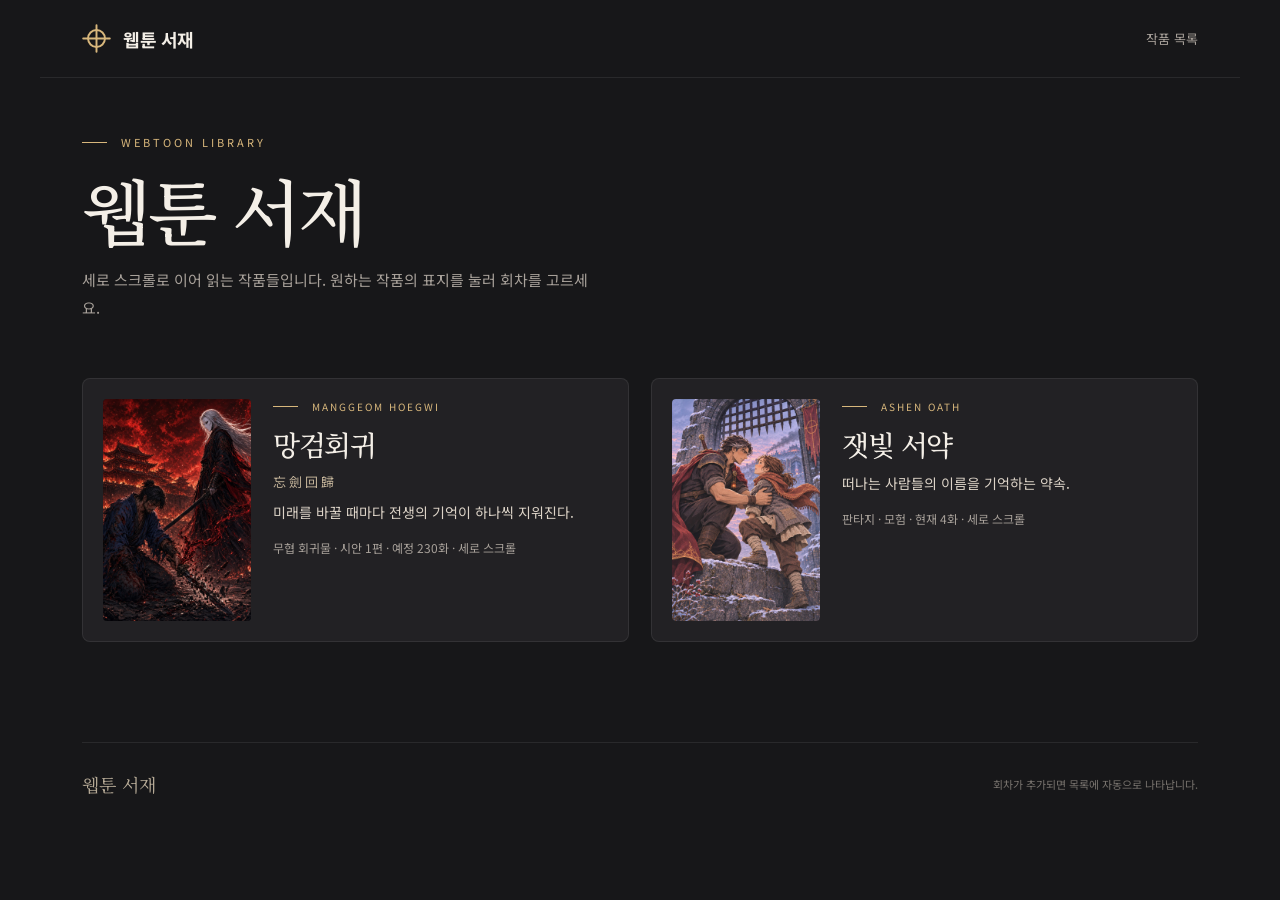
==== index.html @ a019a08b "Add static webtoon viewer for 망검회귀 and 잿빛 서약 Korean multi-series viewer with vertical-scroll reader," ====
<!doctype html>
<html lang="ko">
<head>
<meta charset="utf-8">
<meta name="viewport" content="width=device-width,initial-scale=1">
<meta name="theme-color" content="#171719">
<meta name="description" content="세로 스크롤로 이어 읽는 웹툰을 모았습니다.">
<title>웹툰 서재</title>
<link rel="preconnect" href="https://fonts.googleapis.com">
<link rel="preconnect" href="https://fonts.gstatic.com" crossorigin>
<link href="https://fonts.googleapis.com/css2?family=Noto+Sans+KR:wght@400;500;700&family=Noto+Serif+KR:wght@500&display=swap" rel="stylesheet">
<link rel="stylesheet" href="css/style.css">
<link rel="icon" type="image/svg+xml" href="favicon.svg">

</head>
<body>
<a class="skip-link" href="#series">작품 목록으로 건너뛰기</a>
<header class="site-header"><a class="brand" href="index.html" aria-label="웹툰 서재 홈"><svg viewBox="0 0 24 24" aria-hidden="true"><circle cx="12" cy="12" r="7"/><path d="M12 1v22M1 12h22"/></svg><span>웹툰 서재</span></a><nav class="site-links" aria-label="주요 메뉴"><a href="#series">작품 목록</a></nav></header>
<main class="library" id="series">
  <section class="library-intro">
    <div class="eyebrow">WEBTOON LIBRARY</div>
    <h1>웹툰 서재</h1>
    <p>세로 스크롤로 이어 읽는 작품들입니다. 원하는 작품의 표지를 눌러 회차를 고르세요.</p>
  </section>
  <section class="series-grid" aria-label="작품 목록">
    <a class="series-card" href="manggeom-hoegwi/index.html">
  <img class="series-card-cover" src="assets/manggeom-hoegwi/covers/01_cut12_duel.jpg" alt="" width="148" height="222" loading="lazy">
  <div>
    <div class="eyebrow">MANGGEOM HOEGWI</div>
    <h2>망검회귀</h2>
    <p class="hanja">忘劍回歸</p>
    <p class="tagline">미래를 바꿀 때마다 전생의 기억이 하나씩 지워진다.</p>
    <p class="meta">무협 회귀물 · 시안 1편 · 예정 230화 · 세로 스크롤</p>
  </div>
</a><a class="series-card" href="ashen-oath/index.html">
  <img class="series-card-cover" src="assets/ashen-oath/covers/01.jpg" alt="" width="148" height="222" loading="lazy">
  <div>
    <div class="eyebrow">ASHEN OATH</div>
    <h2>잿빛 서약</h2>
    
    <p class="tagline">떠나는 사람들의 이름을 기억하는 약속.</p>
    <p class="meta">판타지 · 모험 · 현재 4화 · 세로 스크롤</p>
  </div>
</a>
  </section>
</main>
<footer class="home-footer"><span class="footer-mark">웹툰 서재</span><span>회차가 추가되면 목록에 자동으로 나타납니다.</span></footer>
</body></html>
---- css/style.css ----
@charset "UTF-8";
:root{color-scheme:dark;--bg:#171719;--surface:#222124;--surface-2:#2c292b;--ink:#f4efe7;--muted:#a8a19a;--gold:#d8b77c;--line:#ffffff14;--paper:#fffcf6;--reader-width:820px;--header-h:66px}
*{box-sizing:border-box}html{scroll-behavior:smooth;scroll-padding-top:78px}body{margin:0;background:var(--bg);color:var(--ink);font-family:"Noto Sans KR","Malgun Gothic",system-ui,sans-serif;-webkit-font-smoothing:antialiased}a{color:inherit;text-decoration:none}button,input,select{font:inherit}button,a{-webkit-tap-highlight-color:transparent}button{cursor:pointer}a:focus-visible,button:focus-visible,input:focus-visible,select:focus-visible{outline:2px solid var(--gold);outline-offset:5px}button:disabled{opacity:.3;cursor:default}button{color:inherit}svg{width:22px;height:22px;display:block;stroke:currentColor;stroke-width:1.6;fill:none;stroke-linecap:round;stroke-linejoin:round}.sr-only{position:absolute;width:1px;height:1px;padding:0;margin:-1px;overflow:hidden;clip:rect(0,0,0,0);white-space:nowrap;border:0}[hidden]{display:none!important}.skip-link{position:fixed;top:-60px;left:16px;z-index:100;background:var(--gold);color:#221c15;padding:12px}.skip-link:focus{top:10px}
.site-header{height:78px;max-width:1200px;margin:auto;padding:0 42px;display:flex;align-items:center;justify-content:space-between;border-bottom:1px solid var(--line)}.brand{display:inline-flex;align-items:center;gap:12px;font-weight:700;font-size:18px;letter-spacing:-.5px}.brand svg{color:var(--gold);width:29px;height:29px}.site-links{display:flex;gap:30px;font-size:13px;color:var(--muted)}.site-links a:hover{color:var(--ink)}
.home{max-width:1200px;margin:auto;padding:0 42px}.hero{position:relative;min-height:600px;display:flex;align-items:center;border-bottom:1px solid var(--line);overflow:hidden}.hero-art{position:absolute;inset:0 -42px 0 35%;width:72%;height:100%;object-fit:cover;object-position:center 35%;opacity:.8;mask-image:linear-gradient(90deg,transparent,#000 28%,#000 90%),linear-gradient(0deg,transparent,#000 22%);mask-composite:intersect;-webkit-mask-image:linear-gradient(90deg,transparent,#000 28%,#000 90%),linear-gradient(0deg,transparent,#000 22%);-webkit-mask-composite:source-in,xor}.hero-art.is-placeholder{object-fit:cover}.hero:after{content:"";position:absolute;inset:0;pointer-events:none;background:linear-gradient(90deg,#171719 0%,#171719d9 22%,#17171900 65%),linear-gradient(0deg,#171719,transparent 22%)}.hero-content{z-index:1;position:relative;max-width:610px;padding:68px 0 72px}.eyebrow{display:flex;align-items:center;gap:14px;text-transform:uppercase;font-size:11px;letter-spacing:3px;color:var(--gold)}.eyebrow:before{content:"";width:25px;height:1px;background:var(--gold)}.hero h1{font-family:"Noto Serif KR","Batang",serif;font-size:clamp(48px,7vw,88px);font-weight:500;letter-spacing:-6px;line-height:1.28;margin:22px 0 12px;text-shadow:0 4px 50px #0009}.hero-hanja{font-family:"Noto Serif KR","Batang",serif;font-size:18px;color:#c4b49a;letter-spacing:6px;margin:0 0 18px}.hero-tagline{font-size:19px;line-height:1.85;letter-spacing:-.5px;color:#dcd3c7;margin:0 0 12px}.hero-description{font-size:13px;line-height:1.95;color:var(--muted);max-width:420px;margin-bottom:32px}.hero-actions{display:flex;gap:12px;flex-wrap:wrap}.button{display:inline-flex;gap:12px;align-items:center;justify-content:center;min-height:49px;padding:13px 22px;border:1px solid var(--line);background:transparent;border-radius:4px;font-weight:650;font-size:14px;transition:background .2s,transform .2s}.button:hover{background:#ffffff0c;transform:translateY(-1px)}.button-primary{background:var(--gold);border-color:var(--gold);color:#251e15}.button-primary:hover{background:#e8c891}.button svg{width:17px;height:17px}.hero-note{font-size:11px;letter-spacing:.2px;color:#b0a797;margin:22px 0 0;display:flex;align-items:center;gap:9px;flex-wrap:wrap}.dot{width:4px;height:4px;background:#9b7345;border-radius:50%;flex-shrink:0}
.chapter-list{padding:44px 0 72px}.section-heading{display:flex;align-items:baseline;justify-content:space-between;margin-bottom:24px;gap:16px}.section-heading h2{font-size:22px;letter-spacing:-1px;font-weight:550;margin:0}.section-heading h2 span{color:var(--gold);font-size:14px;margin-left:10px}.section-heading p{font-size:12px;color:var(--muted)}.episode-row{display:grid;grid-template-columns:148px 1fr 42px;gap:26px;align-items:center;padding:23px 0;border-top:1px solid var(--line);transition:opacity .2s}.episode-row:hover{opacity:.8}.episode-thumb{display:block;width:148px;aspect-ratio:1.45;object-fit:cover;object-position:50% 34%;border-radius:3px;background:var(--surface)}.episode-kicker{font-size:11px;color:var(--muted);display:flex;align-items:center;gap:10px;margin-bottom:9px;letter-spacing:1px;flex-wrap:wrap}.badge{color:var(--gold);letter-spacing:0;background:#d8b77c14;border:1px solid #d8b77c25;padding:2px 6px;font-size:10px;border-radius:2px}.badge-concept{color:#e8c891}.episode-row h3{font-size:19px;letter-spacing:-.6px;font-weight:550;margin:0 0 9px}.episode-row p{margin:0;color:var(--muted);line-height:1.6;font-size:12px}.row-arrow{color:var(--gold);width:37px;height:37px;border:1px solid var(--line);border-radius:50%;display:grid;place-items:center}.row-arrow svg{width:17px}.read-status{font-size:11px;color:var(--gold);display:block;margin-top:9px}.home-footer{max-width:1116px;border-top:1px solid var(--line);padding:28px 0 46px;margin:auto;display:flex;justify-content:space-between;align-items:center;color:#77726d;font-size:11px;gap:20px}.home-footer .footer-mark{font-family:"Noto Serif KR","Batang",serif;font-size:18px;color:#b8ac98}

/* Home library */
.library{max-width:1200px;margin:auto;padding:0 42px 80px}.library-intro{padding:56px 0 28px}.library-intro h1{font-family:"Noto Serif KR","Batang",serif;font-size:clamp(40px,6vw,72px);font-weight:500;letter-spacing:-4px;line-height:1.2;margin:16px 0 14px}.library-intro p{color:var(--muted);font-size:15px;line-height:1.85;max-width:520px;margin:0}.series-grid{display:grid;grid-template-columns:repeat(2,minmax(0,1fr));gap:22px;padding:28px 0 20px}.series-card{display:grid;grid-template-columns:148px 1fr;gap:22px;align-items:stretch;padding:20px;background:var(--surface);border:1px solid var(--line);border-radius:8px;min-height:220px;transition:background .2s,transform .2s}.series-card:hover{background:var(--surface-2);transform:translateY(-2px)}.series-card-cover{width:148px;height:100%;min-height:196px;object-fit:cover;object-position:50% 28%;border-radius:4px;background:#1b191c}.series-card .eyebrow{letter-spacing:2px;font-size:10px}.series-card h2{font-family:"Noto Serif KR","Batang",serif;font-size:28px;letter-spacing:-1.4px;font-weight:500;margin:10px 0 8px}.series-card .hanja{color:#c4b49a;font-size:13px;letter-spacing:3px;margin:0 0 10px}.series-card .tagline{margin:0 0 14px;color:#dcd3c7;font-size:14px;line-height:1.7}.series-card .meta{margin:0;color:var(--muted);font-size:12px}

/* Reader */
.reader{background:#141416;--reader-side:#141416;overflow-anchor:none}.reader[data-backdrop="light"]{--reader-side:#e9e5de;background:var(--reader-side)}.reader[data-backdrop="light"] .chapter-end{background:#eee9df;color:#302c27}.reader[data-backdrop="light"] .chapter-end p{color:#6f665d}.reader[data-backdrop="light"] .chapter-end .button{border-color:#332b2626}.reader[data-backdrop="light"] .concept-banner{background:#d8b77c22;color:#3a3228}.reader[data-backdrop="light"] .panel figcaption{background:#eee9df;color:#5a5248}.reader-header{position:fixed;top:0;left:0;right:0;height:var(--header-h);display:flex;align-items:center;justify-content:space-between;padding:0 24px;background:#1b1b1eef;backdrop-filter:blur(14px);border-bottom:1px solid var(--line);z-index:20;transition:transform .2s}.reader-title{font-size:13px;display:flex;align-items:center;gap:18px;min-width:0}.reader-title .brand{font-size:15px}.reader-title .brand svg{width:22px;height:22px}.current-title{color:#bfb7ad;border-left:1px solid #ffffff24;padding-left:18px;white-space:nowrap;overflow:hidden;text-overflow:ellipsis}.reader-tools{display:flex;align-items:center;gap:9px}.icon-button{border:0;background:transparent;min-width:40px;min-height:40px;display:inline-flex;align-items:center;justify-content:center;gap:7px;padding:8px;border-radius:4px;font-size:12px}.icon-button:hover{background:#ffffff0b}.reader-progress-track{position:fixed;top:0;left:0;right:0;height:3px;background:#ffffff08;z-index:30}.reader-progress-fill{height:100%;width:0;background:var(--gold);transition:width .1s}.reader-main{padding-top:var(--header-h);margin:0 auto;max-width:var(--reader-width)}.chapter{margin:0;scroll-margin-top:var(--header-h)}.episode-art{background:var(--paper);line-height:0;font-size:0}.episode-art img{display:block;width:100%;height:auto;margin:0;border:0;border-radius:0;padding:0}.concept-banner{padding:22px 24px 20px;background:#d8b77c14;border-bottom:1px solid #d8b77c28;text-align:center}.concept-banner strong{display:block;color:var(--gold);font-size:11px;letter-spacing:2.4px;margin-bottom:8px}.concept-banner p{margin:0;color:#cfc6ba;font-size:13px;line-height:1.75}.panel{margin:0;background:var(--paper)}.panel figcaption{font-size:13px;line-height:1.7;text-align:center;padding:16px 20px 22px;background:#1d1c1e;color:#cfc6ba}.chapter-end{padding:55px 24px 61px;background:#1d1c1e;text-align:center;border-top:1px solid var(--line)}.chapter-end .small-caps{color:var(--gold);font-size:11px;letter-spacing:2px}.chapter-end h2{font-size:23px;letter-spacing:-.8px;font-weight:500;margin:14px 0}.chapter-end p{font-size:13px;color:var(--muted);line-height:1.9;margin:0 0 26px}.chapter-end .end-actions{display:flex;justify-content:center;gap:10px;flex-wrap:wrap}.chapter-end .button{min-height:43px;font-size:12px}.reading-dock{position:fixed;bottom:22px;left:50%;transform:translateX(-50%);z-index:20;display:flex;align-items:center;gap:2px;background:#232225f5;color:#e8e2d9;border:1px solid #ffffff20;box-shadow:0 6px 30px #0006;border-radius:7px;padding:5px 7px;backdrop-filter:blur(14px);transition:opacity .2s,transform .2s}.dock-status{min-width:96px;text-align:center;font-size:11px;color:var(--muted);padding:0 11px}.dock-status strong{font-weight:500;color:var(--ink);margin-right:5px}.focus-toggle{position:fixed;bottom:27px;right:25px;z-index:22;background:#242327df;border:1px solid #ffffff20;border-radius:50%;width:42px;height:42px;display:grid;place-items:center;color:#d8d0c3}.reader.is-focused .reader-header{transform:translateY(-100%)}.reader.is-focused .reading-dock{opacity:0;pointer-events:none;transform:translate(-50%,25px)}.reader.is-focused .focus-toggle{opacity:.5}.reader.is-focused .focus-toggle:hover,.reader.is-focused .focus-toggle:focus-visible{opacity:1}

dialog{color:var(--ink);background:#232124;border:1px solid #ffffff12;border-radius:8px;padding:0;max-width:min(430px,calc(100vw - 28px));width:430px;box-shadow:0 20px 90px #0007}dialog::backdrop{background:#08070b99;backdrop-filter:blur(5px)}.dialog-header{display:flex;align-items:center;justify-content:space-between;padding:20px 22px;border-bottom:1px solid var(--line)}.dialog-header h2{font-size:17px;margin:0;font-weight:550}.dialog-content{padding:8px 22px 24px}.dialog-episode{display:flex;align-items:center;gap:15px;padding:18px 0;border-bottom:1px solid var(--line)}.dialog-episode:last-of-type{border:0}.dialog-episode img{width:66px;height:75px;object-fit:cover;border-radius:3px;background:var(--surface)}.dialog-episode small{display:block;color:var(--gold);font-size:11px;margin-bottom:6px}.dialog-episode strong{font-size:14px;font-weight:500}.dialog-episode[aria-current="true"] strong:after{content:"읽는 중";font-size:10px;color:var(--gold);margin-left:8px}.settings-field{padding:20px 0;border-bottom:1px solid var(--line);border-left:0;border-right:0;border-top:0;margin:0}.settings-field:last-of-type{border-bottom:0}.settings-field legend{font-size:13px;padding:0 0 12px}.choice-group{display:flex;gap:9px}.choice{position:relative;flex:1}.choice input{position:absolute;opacity:0}.choice span{display:block;text-align:center;padding:12px 10px;border:1px solid #ffffff20;border-radius:4px;font-size:13px}.choice input:checked+span{border-color:var(--gold);background:#d8b77c0c;color:var(--gold)}.choice input:focus-visible+span{outline:2px solid var(--gold);outline-offset:3px}.settings-note{color:var(--muted);font-size:11px;line-height:1.8;padding-top:5px}.dialog-home{display:block;color:var(--muted);font-size:12px;padding:18px 0 0}.toast{position:fixed;bottom:90px;left:50%;transform:translateX(-50%);background:#3a342a;color:#f5ead5;padding:11px 19px;border-radius:4px;font-size:12px;z-index:50;box-shadow:0 5px 20px #0004;pointer-events:none}

@media(min-width:1500px){.home,.site-header,.library{max-width:1300px}.hero{min-height:660px}}
@media(max-width:900px){.series-grid{grid-template-columns:1fr}}
@media(max-width:700px){.site-header{height:65px;padding:0 22px}.site-links{gap:17px;font-size:11px}.brand{font-size:16px;gap:9px}.home,.library{padding:0 22px}.library{padding-bottom:56px}.library-intro{padding:36px 0 12px}.library-intro h1{letter-spacing:-2px}.series-card{grid-template-columns:110px 1fr;gap:14px;padding:14px;min-height:0}.series-card-cover{width:110px;min-height:148px}.series-card h2{font-size:22px;margin:8px 0 6px}.series-card .tagline{font-size:13px}.hero{min-height:610px;align-items:flex-end}.hero-art{inset:0 -22px auto auto;width:calc(100% + 44px);height:440px;object-position:50% 28%;opacity:.76;mask-image:linear-gradient(0deg,transparent,#000 55%);-webkit-mask-image:linear-gradient(0deg,transparent,#000 55%);mask-composite:add;-webkit-mask-composite:source-over}.hero:after{background:linear-gradient(0deg,#171719 3%,#171719d9 31%,#17171900 70%)}.hero-content{padding:285px 0 39px;max-width:100%;width:100%}.eyebrow{font-size:9px;letter-spacing:2.4px}.hero h1{font-size:52px;letter-spacing:-3px;margin:16px 0 12px}.hero-hanja{font-size:14px;letter-spacing:4px}.hero-tagline{font-size:16px;line-height:1.8}.hero-description{font-size:12px;margin-bottom:25px;max-width:320px}.hero-actions{gap:8px}.hero-actions .button{padding:12px 17px;font-size:13px}.hero-note{font-size:10px;margin-top:17px}.chapter-list{padding:32px 0 42px}.section-heading{margin-bottom:17px}.section-heading h2{font-size:20px}.section-heading p{font-size:10px}.episode-row{grid-template-columns:99px 1fr;gap:16px;padding:18px 0}.episode-thumb{width:99px;aspect-ratio:1.1}.episode-row h3{font-size:16px;margin-bottom:6px}.episode-row p{font-size:11px;display:-webkit-box;-webkit-line-clamp:2;-webkit-box-orient:vertical;overflow:hidden}.episode-kicker{font-size:10px;margin-bottom:6px}.row-arrow{display:none}.home-footer{margin:0 22px;font-size:9px;gap:20px;line-height:1.7}.home-footer .footer-mark{font-size:16px;white-space:nowrap}.reader{--header-h:55px}.reader-header{padding:0 11px}.reader-title{gap:9px}.reader-title .brand{font-size:12px;white-space:nowrap;gap:5px}.reader-title .brand svg{display:none}.current-title{font-size:11px;padding-left:10px;max-width:43vw}.reader-tools{gap:0}.reader-tools .icon-button{min-width:36px;padding:7px}.tool-label{display:none}.reader-main{max-width:100%}.reading-dock{bottom:max(12px,env(safe-area-inset-bottom));padding:3px 5px}.dock-status{min-width:84px;font-size:10px;padding:0 7px}.focus-toggle{right:12px;bottom:17px;width:34px;height:34px}.focus-toggle svg{width:18px;height:18px}.chapter-end{padding:39px 16px 52px}.chapter-end h2{font-size:20px}.chapter-end p{font-size:12px}.chapter-end .button{padding:11px 16px}.toast{bottom:76px}}
.reader.is-focused:focus-within .reader-header{transform:translateY(-100%)}.reader.is-focused .reader-header:focus-within{transform:none}
@media(prefers-reduced-motion:reduce){html{scroll-behavior:auto}*,*:before,*:after{transition:none!important;animation:none!important}}
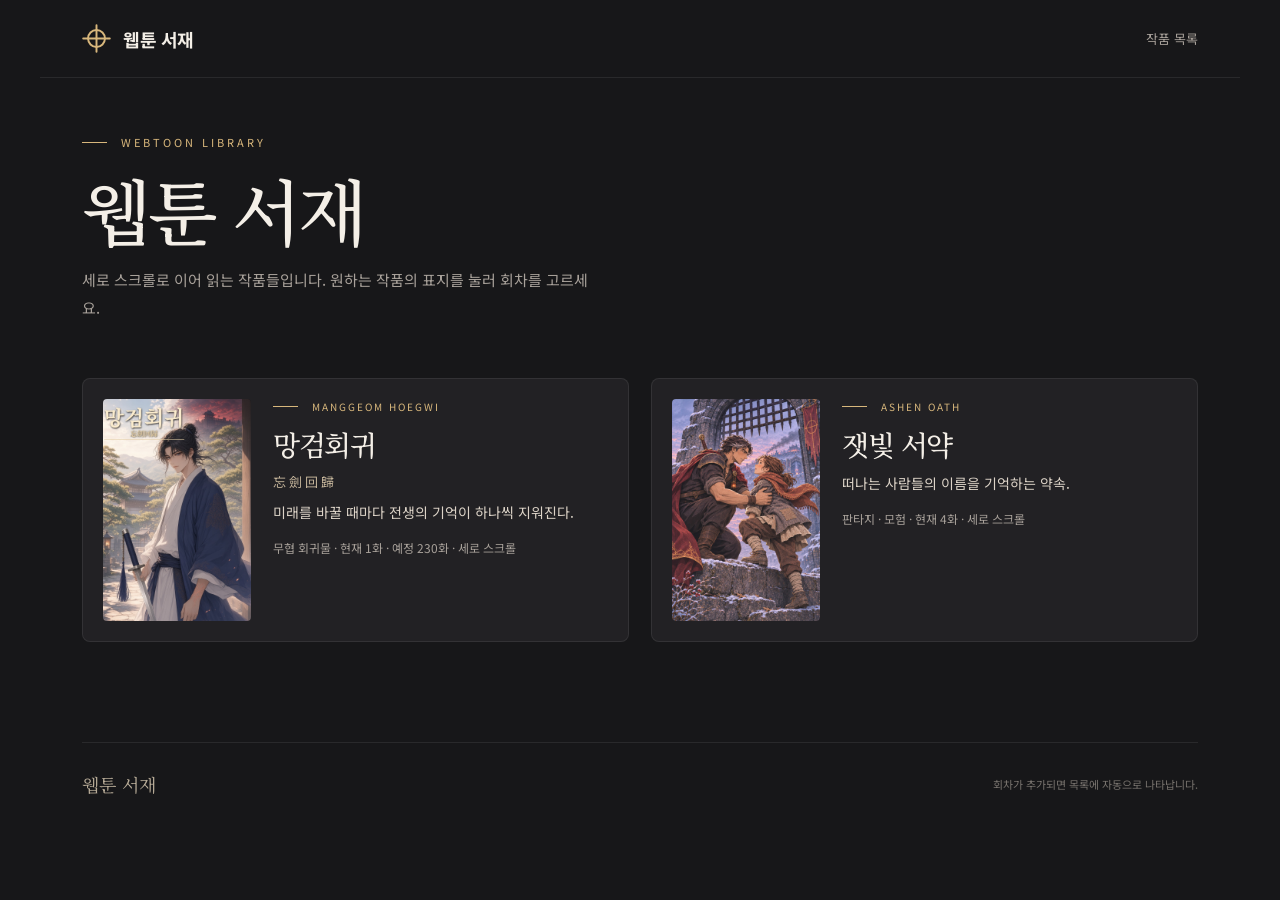
==== commit 10286ce7: "Publish 망검회귀 1화 「검이 꺾인 밤」 (70 cuts)" ====
--- a/index.html
+++ b/index.html
@@ -24,13 +24,13 @@
   </section>
   <section class="series-grid" aria-label="작품 목록">
     <a class="series-card" href="manggeom-hoegwi/index.html">
-  <img class="series-card-cover" src="assets/manggeom-hoegwi/covers/01_cut12_duel.jpg" alt="" width="148" height="222" loading="lazy">
+  <img class="series-card-cover" src="assets/manggeom-hoegwi/covers/cover.jpg" alt="" width="148" height="222" loading="lazy">
   <div>
     <div class="eyebrow">MANGGEOM HOEGWI</div>
     <h2>망검회귀</h2>
     <p class="hanja">忘劍回歸</p>
     <p class="tagline">미래를 바꿀 때마다 전생의 기억이 하나씩 지워진다.</p>
-    <p class="meta">무협 회귀물 · 시안 1편 · 예정 230화 · 세로 스크롤</p>
+    <p class="meta">무협 회귀물 · 현재 1화 · 예정 230화 · 세로 스크롤</p>
   </div>
 </a><a class="series-card" href="ashen-oath/index.html">
   <img class="series-card-cover" src="assets/ashen-oath/covers/01.jpg" alt="" width="148" height="222" loading="lazy">
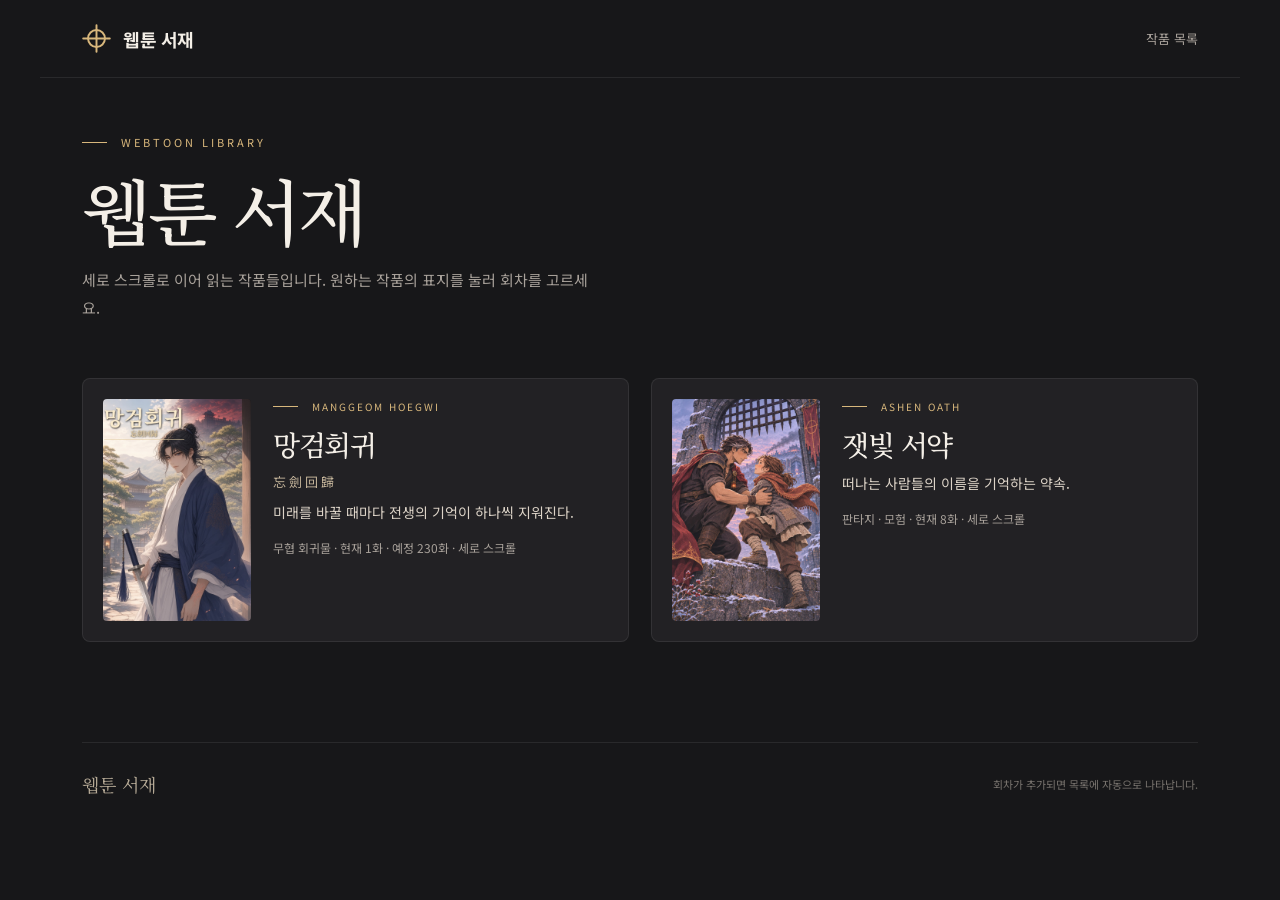
==== commit ee61f700: "Add 잿빛 서약 episodes 5-8 from the reference site" ====
--- a/index.html
+++ b/index.html
@@ -39,7 +39,7 @@
     <h2>잿빛 서약</h2>
     
     <p class="tagline">떠나는 사람들의 이름을 기억하는 약속.</p>
-    <p class="meta">판타지 · 모험 · 현재 4화 · 세로 스크롤</p>
+    <p class="meta">판타지 · 모험 · 현재 8화 · 세로 스크롤</p>
   </div>
 </a>
   </section>
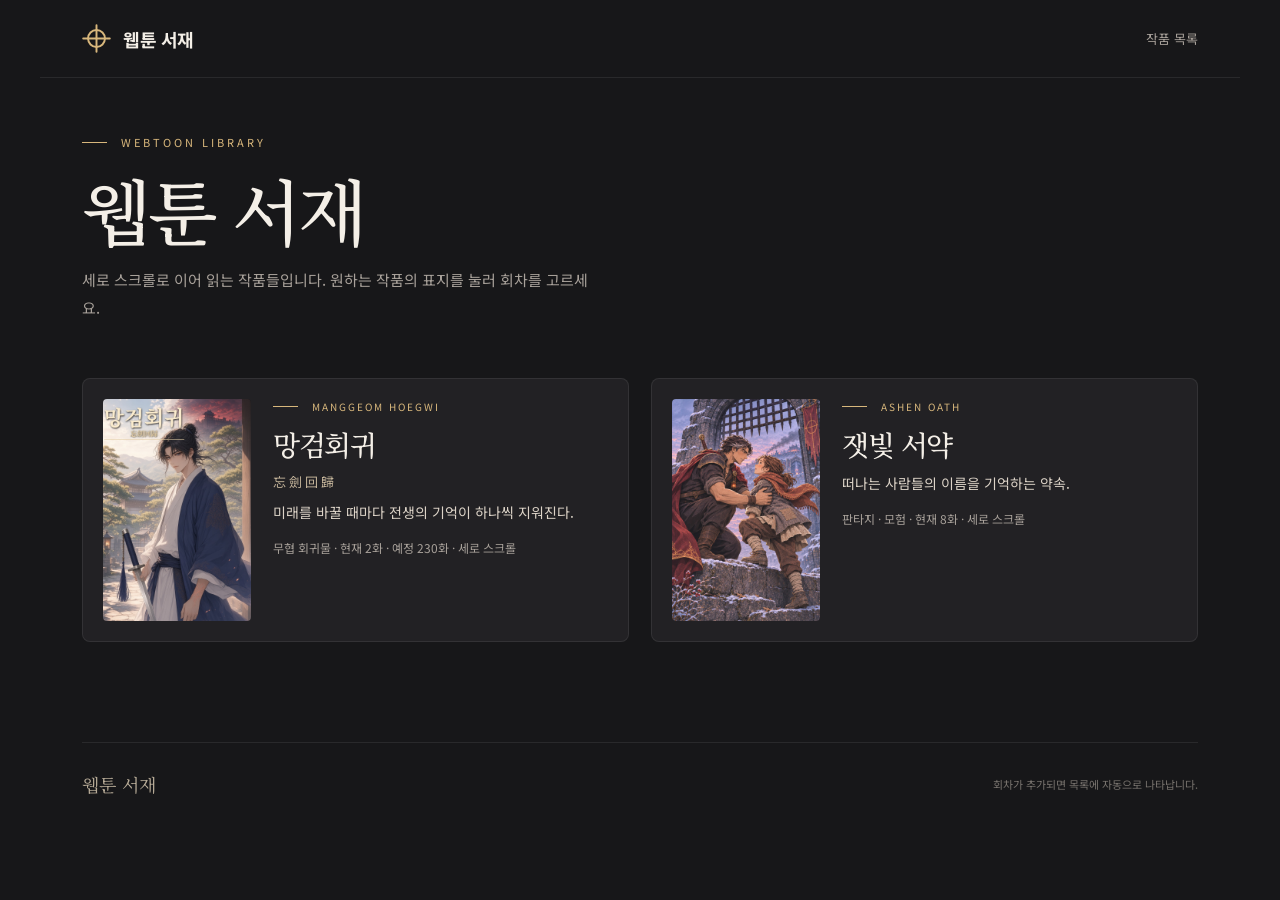
==== commit 26dbe868: "Publish 망검회귀 2화 「30일」 as 10 composed strips" ====
--- a/index.html
+++ b/index.html
@@ -30,7 +30,7 @@
     <h2>망검회귀</h2>
     <p class="hanja">忘劍回歸</p>
     <p class="tagline">미래를 바꿀 때마다 전생의 기억이 하나씩 지워진다.</p>
-    <p class="meta">무협 회귀물 · 현재 1화 · 예정 230화 · 세로 스크롤</p>
+    <p class="meta">무협 회귀물 · 현재 2화 · 예정 230화 · 세로 스크롤</p>
   </div>
 </a><a class="series-card" href="ashen-oath/index.html">
   <img class="series-card-cover" src="assets/ashen-oath/covers/01.jpg" alt="" width="148" height="222" loading="lazy">
